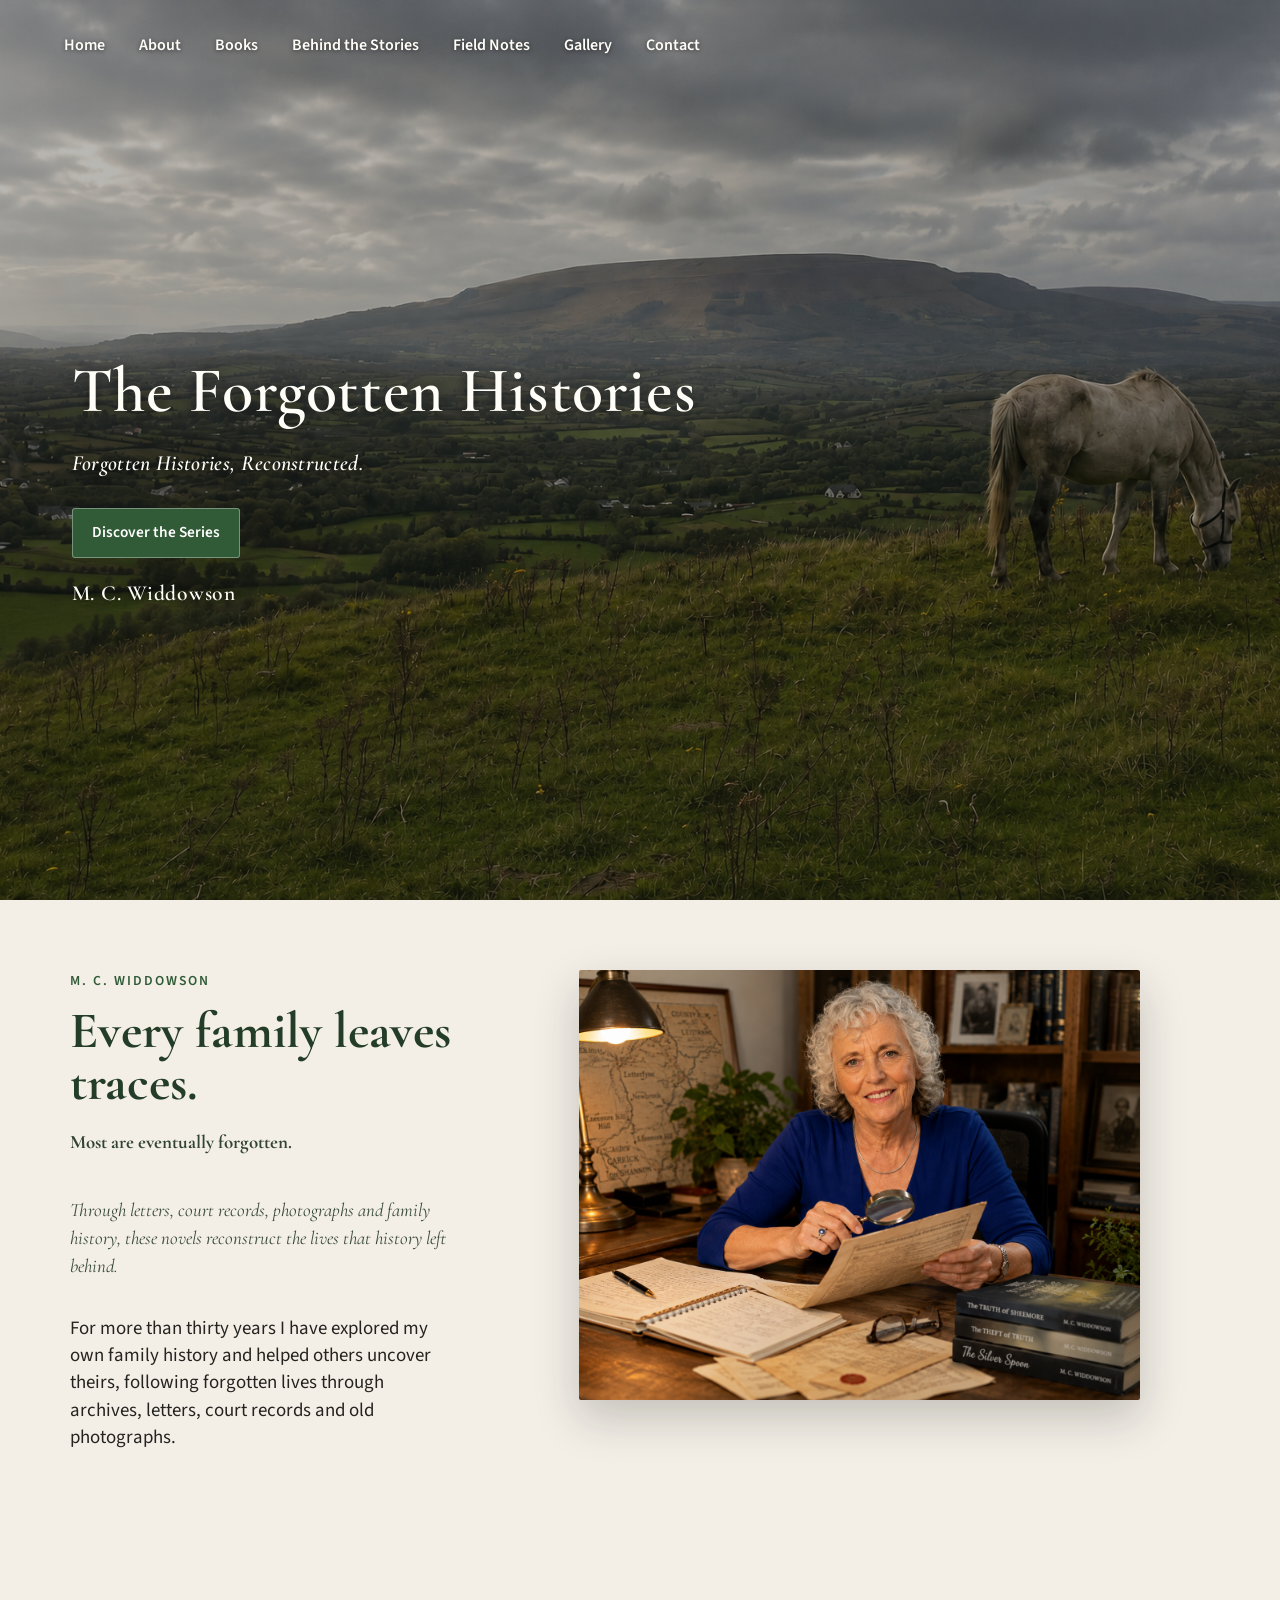
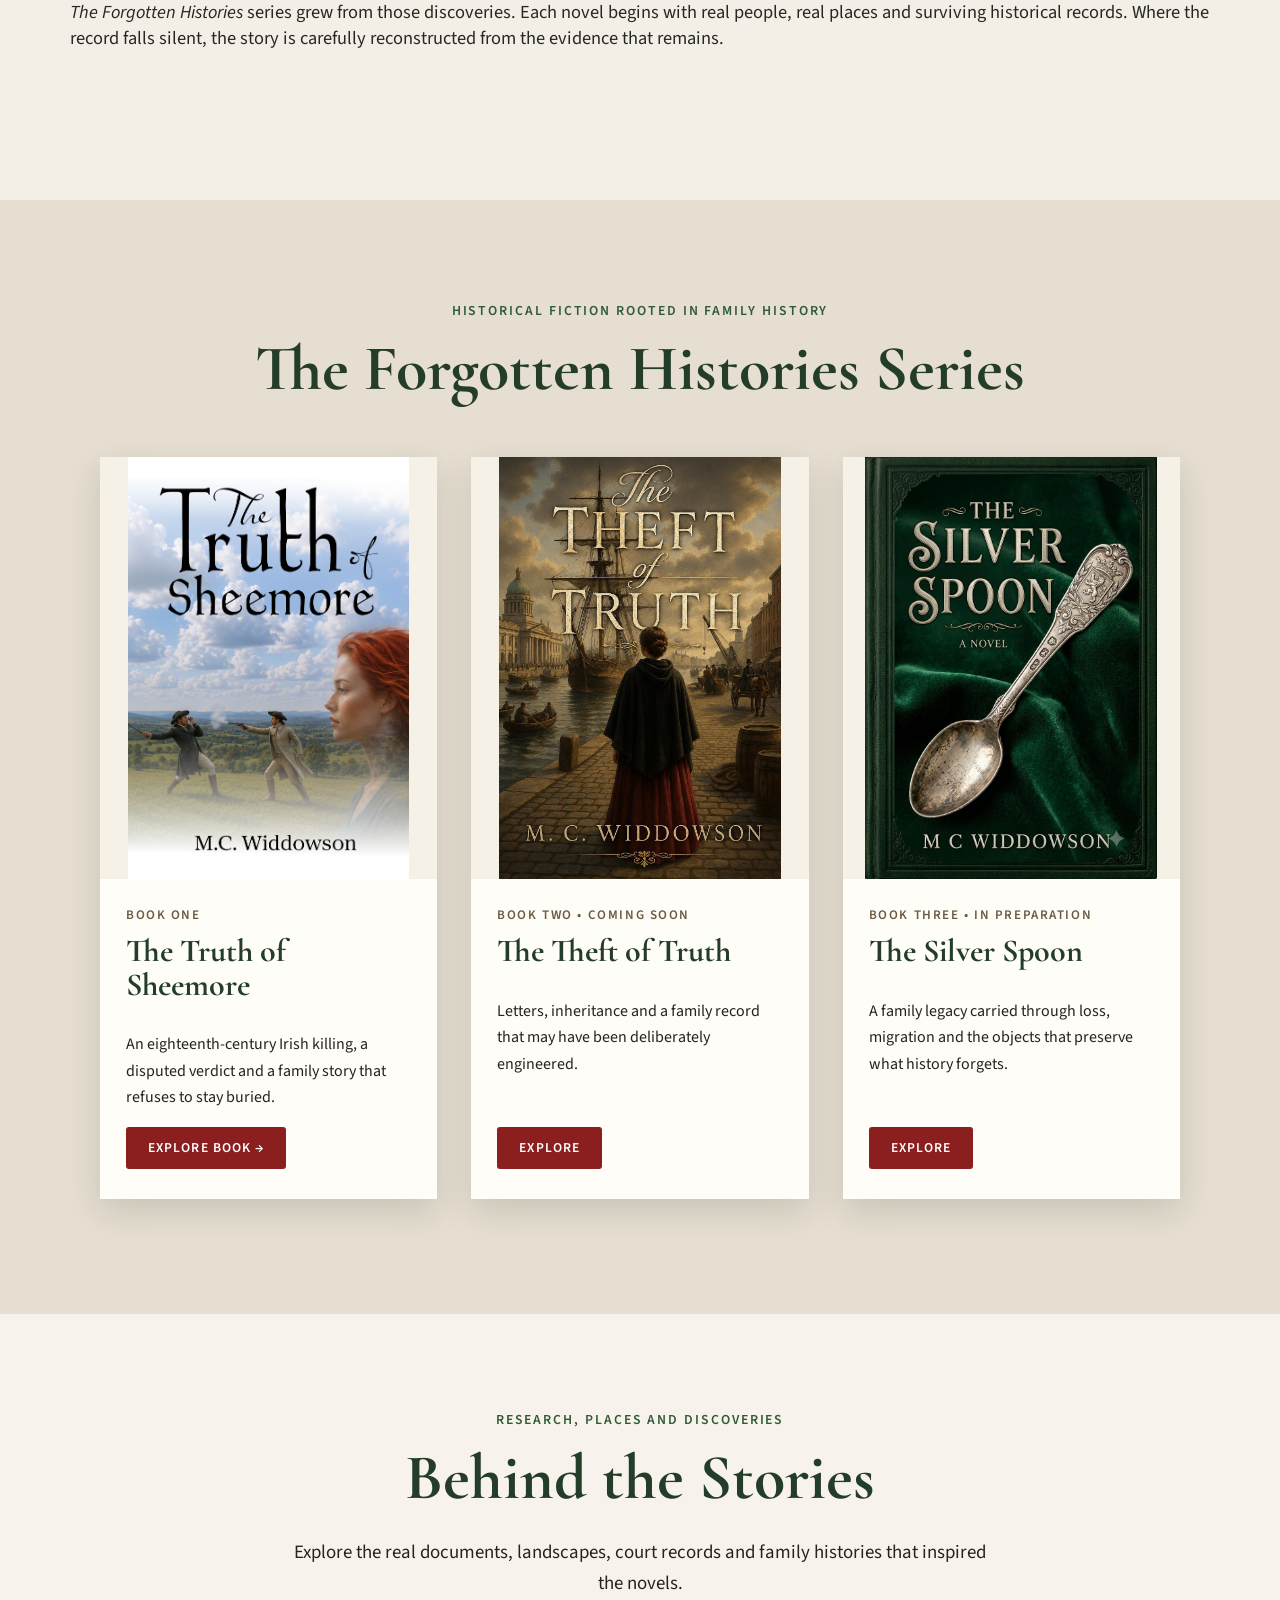
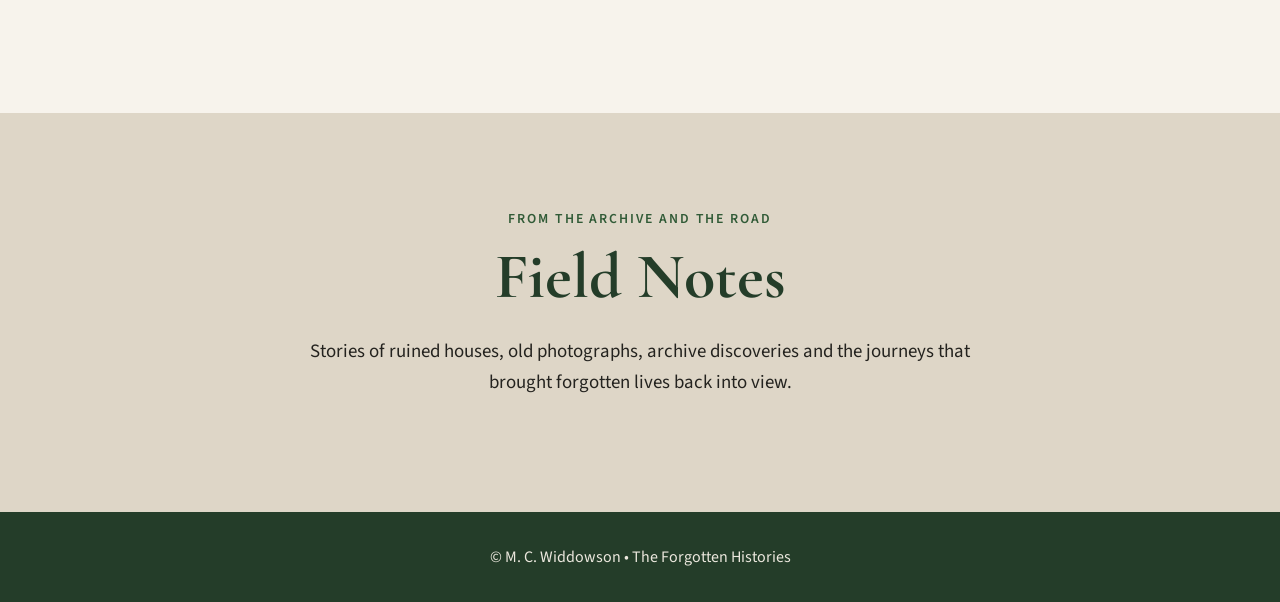
==== The-Forgotten-Histories-main/index.html @ f786edfa "Add Robert Keon page and update Sheemore" ====
<!DOCTYPE html>
<html lang="en">
<head>
  <meta charset="UTF-8">
  <meta name="viewport" content="width=device-width, initial-scale=1.0">
  <title>The Forgotten Histories | M. C. Widdowson</title>
  <link rel="preconnect" href="https://fonts.googleapis.com">
  <link rel="preconnect" href="https://fonts.gstatic.com" crossorigin>
  <link href="https://fonts.googleapis.com/css2?family=Cormorant+Garamond:wght@400;600;700&family=Source+Sans+3:wght@300;400;600&display=swap" rel="stylesheet">
  <link rel="stylesheet" href="style.css">
</head>
<body>

<header class="hero">
  <nav aria-label="Main navigation">
    <ul>
      <li><a href="#">Home</a></li>
      <li><a href="#about">About</a></li>
      <li><a href="#books">Books</a></li>
      <li><a href="#stories">Behind the Stories</a></li>
      <li><a href="#notes">Field Notes</a></li>
      <li><a href="#gallery">Gallery</a></li>
      <li><a href="#contact">Contact</a></li>
    </ul>
  </nav>

  <div class="hero-content">
    <h1>The Forgotten Histories</h1>
    <p class="hero-tagline">Forgotten Histories, Reconstructed.</p>
    <a class="button" href="#books">Discover the Series</a>
    <div class="authorline">M. C. Widdowson</div>
  </div>
</header>

<main>
  <section id="about" class="welcome">
    <div class="welcome-text">
      <p class="eyebrow">M. C. Widdowson</p>
      <h2>Every family leaves traces.</h2>

      <p class="about-lead"><strong>Most are eventually forgotten.</strong></p>

      <p class="about-mission"><em>Through letters, court records, photographs and family history,
      these novels reconstruct the lives that history left behind.</em></p>

      <p class="about-history">For more than thirty years I have explored my own family history and helped others uncover theirs, following forgotten lives through archives, letters, court records and old photographs.</p>
    </div>

    <div class="author-photo">
      <img src="author.png" alt="M. C. Widdowson examining a historical document at her desk">
    </div>

    <p class="about-closing"><em>The Forgotten Histories</em> series grew from those discoveries. Each novel begins with real people, real places and surviving historical records. Where the record falls silent, the story is carefully reconstructed from the evidence that remains.</p>
  </section>

  <section id="books" class="books">
    <p class="eyebrow">Historical fiction rooted in family history</p>
    <h2>The Forgotten Histories Series</h2>
<div class="book-grid"> 
    <article class="book-card">
  <a class="book-image-link" href="sheemore.html">
    <img
      class="book-card-image"
      src="truth-cover.png"
      alt="The Truth of Sheemore by M. C. Widdowson">
  </a>

  <div class="book-card-content">
    <p class="book-number">Book One</p>

    <h3>The Truth of Sheemore</h3>

    <p class="book-summary">
      An eighteenth-century Irish killing, a disputed verdict and a
      family story that refuses to stay buried.
    </p>

    <a class="book-button" href="sheemore.html">
      Explore Book
      <span aria-hidden="true">→</span>
    </a>
  </div>
</article>

      <article class="book-card">
    <img src="theft-cover.jpg" alt="Temporary cover of The Theft of Truth">
    <div class="book-copy">
          <p class="book-number">Book Two • Coming Soon</p>
          <h3>The Theft of Truth</h3>
          <p>Letters, inheritance and a family record that may have been deliberately engineered.</p>
 <a class="book-button" href=""#">
  Explore
   </a>
         </div>
      </article>

      <article class="book-card">
        <img src="silver-spoon-cover.jpg" alt="Temporary cover of The Silver Spoon">
        <div class="book-copy">
          <p class="book-number">Book Three • In Preparation</p>
          <h3>The Silver Spoon</h3>
          <p>A family legacy carried through loss, migration and the objects that preserve what history forgets.</p>
<a class="book-button" href=""#">
  Explore
   </a>
        </div>
      </article>
    </div>
  </section>

  <section id="stories" class="teaser">
    <p class="eyebrow">Research, places and discoveries</p>
    <h2>Behind the Stories</h2>
    <p>Explore the real documents, landscapes, court records and family histories that inspired the novels.</p>
  </section>

  <section id="notes" class="teaser alternate">
    <p class="eyebrow">From the archive and the road</p>
    <h2>Field Notes</h2>
    <p>Stories of ruined houses, old photographs, archive discoveries and the journeys that brought forgotten lives back into view.</p>
  </section>
</main>

<footer id="contact">
  <p>© M. C. Widdowson • The Forgotten Histories</p>
</footer>

</body>
</html>
---- The-Forgotten-Histories-main/style.css ----
* {
  box-sizing: border-box;
}

html {
  scroll-behavior: smooth;
}

body {
  margin: 0;
  color: #24231f;
  background: #f3efe7;
  font-family: "Source Sans 3", Arial, sans-serif;
  line-height: 1.65;
}

.hero {
  min-height: 100vh;
  position: relative;
  display: flex;
  flex-direction: column;
  color: #fffdf7;
  background:
    linear-gradient(rgba(22, 25, 20, .29), rgba(22, 25, 20, .36)),
    url("sheemore-hero.png") center 44% / cover no-repeat;
}

nav {
  padding: 32px 5vw 0;
}

nav ul {
  display: flex;
  justify-content: flex-start;
  flex-wrap: wrap;
  gap: 34px;
  margin: 0;
  padding: 0;
  list-style: none;
}

nav a {
  color: #fffdf7;
  text-decoration: none;
  font-size: 1rem;
  font-weight: 600;
  text-shadow: 0 1px 4px rgba(0, 0, 0, .5);
}

nav a:hover,
nav a:focus {
  text-decoration: underline;
  text-underline-offset: 5px;
}

.hero-content {
  width: min(700px, 82vw);
  margin: auto 0 auto 5.6vw;
  padding: 20px 0 120px;
  transform: translateY(55px);
}

h1, h2, h3 {
  font-family: "Cormorant Garamond", Georgia, serif;
  line-height: 1.05;
}

h1 {
  margin: 0 0 22px;
  max-width: 650px;
  font-size: clamp(2.7rem, 5vw, 4.6rem);
  font-weight: 600;
  letter-spacing: .01em;
  text-shadow: 0 2px 12px rgba(0, 0, 0, .45);
}

.hero-content > p {
  max-width: 620px;
  margin: 0 0 26px;
  font-size: clamp(1.15rem, 1.7vw, 1.45rem);
  text-shadow: 0 1px 6px rgba(0, 0, 0, .55);
}

.button {
  display: inline-block;
  padding: 11px 19px;
  color: #fff;
  background: #315b37;
  border: 1px solid rgba(255,255,255,.35);
  border-radius: 3px;
  text-decoration: none;
  font-size: .96rem;
  font-weight: 600;
}

.button:hover,
.button:focus {
  background: #24482a;
}

.authorline {
  margin-top: 18px;
  font-size: 1rem;
}

.welcome {
  width: min(1120px, 90vw);
  margin: 0 auto;
  padding: 100px 0;
  display: grid;
  grid-template-columns: 1.25fr .75fr;
  align-items: center;
  gap: 70px;
}

.eyebrow {
  margin: 0 0 12px;
  color: #315b37;
  font-size: .86rem;
  font-weight: 600;
  letter-spacing: .14em;
  text-transform: uppercase;
}

h2 {
  margin: 0 0 26px;
  font-size: clamp(2.7rem, 5vw, 4.4rem);
  color: #243d29;
}

.welcome-text p:not(.eyebrow),
.teaser p:not(.eyebrow) {
  font-size: 1.18rem;
}

.author-photo img {
  width: 100%;
  display: block;
  border-radius: 2px;
  box-shadow: 0 18px 45px rgba(34, 32, 27, .22);
}

.books {
  padding: 100px 5vw 115px;
  text-align: center;
  background: #e5ded1;
}

.books > h2 {
  margin-bottom: 55px;
}

.book-grid {
  width: min(1080px, 100%);
  margin: 0 auto;
  display: grid;
  grid-template-columns: repeat(3, 1fr);
  gap: 34px;
  align-items: start;
}

.book-card {
  overflow: hidden;
  background: #fffdf8;
  box-shadow: 0 12px 32px rgba(32, 29, 23, .14);
  text-align: left;
  display: flex;
  flex-direction: column;
 }

.book-card img {
  width: 100%;
  aspect-ratio: 4 / 5;
  display: block;
  object-fit: contain;
  background: #f6f1e7;
}

.book-copy {
  padding: 26px 26px 30px;
  display: flex;
  flex-direction: column;
  flex:1;
}

.book-number {
  margin: 0 0 8px;
  color: #6b5b42;
  font-size: .82rem;
  font-weight: 600;
  letter-spacing: .12em;
  text-transform: uppercase;
}

.book-card h3 {
  margin: 0 0 14px;
  color: #243d29;
  font-size: 2rem;
}

.book-card p:last-child {
  margin-bottom: 0;
}

.teaser {
  padding: 95px max(7vw, 24px);
  text-align: center;
  background: #f7f3ec;
}

.teaser p {
  max-width: 720px;
  margin-left: auto;
  margin-right: auto;
}

.teaser.alternate {
  background: #ded6c7;
}

footer {
  padding: 32px 20px;
  color: #ece8de;
  background: #243d29;
  text-align: center;
}

footer p {
  margin: 0;
}

@media (max-width: 900px) {
  nav ul {
    justify-content: center;
    gap: 14px 20px;
  }

  .hero-content {
    margin-left: 7vw;
    transform: translateY(-20px);
  }

  .welcome,
  .book-grid {
    grid-template-columns: 1fr;
  }

  .welcome {
    gap: 38px;
  }

  .author-photo {
    max-width: 520px;
    margin: 0 auto;
  }

  .book-card {
    max-width: 520px;
    margin: 0 auto;
  }
}

@media (max-width: 560px) {
  nav {
    padding: 18px 18px 0;
  }

  nav ul {
    font-size: .9rem;
  }

  .hero-content {
    width: 86vw;
    margin-left: 7vw;
    padding-bottom: 80px;
  }

  h1 {
    font-size: 3.2rem;
  }

  .welcome,
  .books,
  .teaser {
    padding-top: 70px;
    padding-bottom: 70px;
  }
}


/* Wording and author-section refinement */
.hero-tagline {
  font-family: "Cormorant Garamond", Georgia, serif;
  font-style: italic;
  font-weight: 600;
  letter-spacing: .015em;
}

.authorline {
  font-family: "Cormorant Garamond", Georgia, serif;
  font-size: 1.35rem;
  font-weight: 600;
  letter-spacing: .035em;
  text-shadow: 0 1px 6px rgba(0, 0, 0, .55);
}

.welcome {
  min-height: 100vh;
  padding-top: 110px;
  padding-bottom: 110px;
}

.welcome-text {
  max-width: 690px;
}

.welcome .about-lead {
  margin-top: 0;
  margin-bottom: 28px;
  color: #324333;
  font-family: "Cormorant Garamond", Georgia, serif;
  font-size: clamp(1.45rem, 2.2vw, 2rem);
  line-height: 1.35;
}

.welcome-text h2 {
  margin-bottom: 22px;
}

@media (max-width: 900px) {
  .welcome {
    min-height: auto;
  }
}


/* Final author-section spacing and scale */
.welcome-text h2 {
  font-size: clamp(3rem, 5.2vw, 5.2rem);
  line-height: 1.02;
  margin-bottom: 34px;
}

.welcome .about-lead {
  margin-bottom: 40px;
}

.welcome-text > p:not(.eyebrow):not(.about-lead) {
  margin-top: 0;
  margin-bottom: 34px;
}

.welcome-text > p:last-child {
  margin-bottom: 0;
}

.author-photo img {
  width: 100%;
  height: auto;
  display: block;
  object-fit: cover;
}

@media (max-width: 900px) {
  .welcome-text h2 {
    font-size: clamp(2.7rem, 10vw, 4.2rem);
  }
}


/* Final typography refinement */

.welcome-text h2{
    font-size:clamp(2.7rem,4.5vw,4.4rem);
}

.about-lead{
    margin-bottom:0.35rem;
    font-size:1.55rem;
    color:#2f4732;
}

.about-mission{
    margin-top:0;
    margin-bottom:2.5rem;
    font-family:"Cormorant Garamond", Georgia, serif;
    font-size:clamp(1.45rem,2vw,1.9rem);
    line-height:1.45;
    color:#3a4b39;
}


/* About-section layout: narrower opening text, larger portrait,
   and the closing paragraph across the full page width. */
.welcome {
  width: min(1380px, 89vw);
  grid-template-columns: minmax(350px, 0.78fr) minmax(560px, 1.42fr);
  grid-template-areas:
    "copy portrait"
    "closing closing";
  align-items: start;
  column-gap: clamp(52px, 6vw, 96px);
  row-gap: 54px;
}

.welcome-text {
  grid-area: copy;
  max-width: 500px;
}

.author-photo {
  grid-area: portrait;
  align-self: center;
}

.author-photo img {
  width: 100%;
  max-height: 610px;
  object-fit: cover;
  object-position: center;
}

.about-history {
  max-width: 490px;
}

.about-closing {
  grid-area: closing;
  width: 100%;
  max-width: none;
  margin: 0;
  color: #252922;
  font-size: clamp(1.2rem, 1.45vw, 1.48rem);
  line-height: 1.55;
}

@media (max-width: 1040px) {
  .welcome {
    width: min(920px, 88vw);
    grid-template-columns: 1fr;
    grid-template-areas:
      "copy"
      "portrait"
      "closing";
    row-gap: 42px;
  }

  .welcome-text,
  .about-history {
    max-width: 720px;
  }

  .author-photo {
    width: 100%;
    max-width: 760px;
  }

  .author-photo img {
    max-height: none;
  }
}


/* Fit the whole About section onto a typical desktop screen */
.welcome{
    padding-top:70px;
    padding-bottom:55px;
    row-gap:34px;
    column-gap:54px;
}

.welcome-text h2{
    font-size:clamp(2.5rem,4vw,3.9rem);
    margin-bottom:20px;
    line-height:1.03;
}

.about-lead{
    margin-bottom:0.2rem;
    font-size:1.35rem;
}

.about-mission{
    margin-bottom:1.7rem;
    max-width:420px;
    line-height:1.5;
}

.about-history{
    margin-bottom:0;
    max-width:430px;
    line-height:1.45;
}

.author-photo{
    align-self:start;
}

.author-photo img{
    max-height:520px;
}

.about-closing{
    margin-top:-8px;
    font-size:1.15rem;
    line-height:1.45;
}

@media (max-width:1040px){
    .welcome{
        padding-top:70px;
        padding-bottom:70px;
    }
    .author-photo img{
        max-height:none;
    }
}


/* FINAL BALANCE
   Reduce portrait by ~20% so the page breathes and the
   closing paragraph fits comfortably on a desktop screen.
*/

.author-photo{
    display:flex;
    justify-content:center;
    align-items:flex-start;
}

.author-photo img{
    width:80%;
    max-width:640px;
    max-height:430px;
    height:auto;
    object-fit:cover;
}

.welcome{
    row-gap:24px;
}

.about-closing{
    margin-top:-4px;
    padding-top:0;
}

@media (max-width:1040px){
    .author-photo img{
        width:100%;
        max-height:none;
    }
}
.book-button {
    display: inline-block;
    margin-top: 18px;
    padding: 10px 22px;
    background: #8b1e1e;
    color: #fff;
    text-decoration: none;
    border-radius: 3px;
    font-size: 0.85rem;
    font-weight: 600;
    letter-spacing: .08em;
    text-transform: uppercase;
}

.book-button:hover {
    background: #6f1818;
}
.book-grid {
  align-items: stretch;
}

.book-card {
  height: auto;
  display: flex;
  flex-direction: column;
}

.book-copy,
.book-card-content {
  display: flex;
  flex-direction: column;
  flex: 1;
  min-height: 230px;
  padding: 26px 26px 30px;
}

.book-button {
  margin-top: auto;
  align-self: flex-start;
}
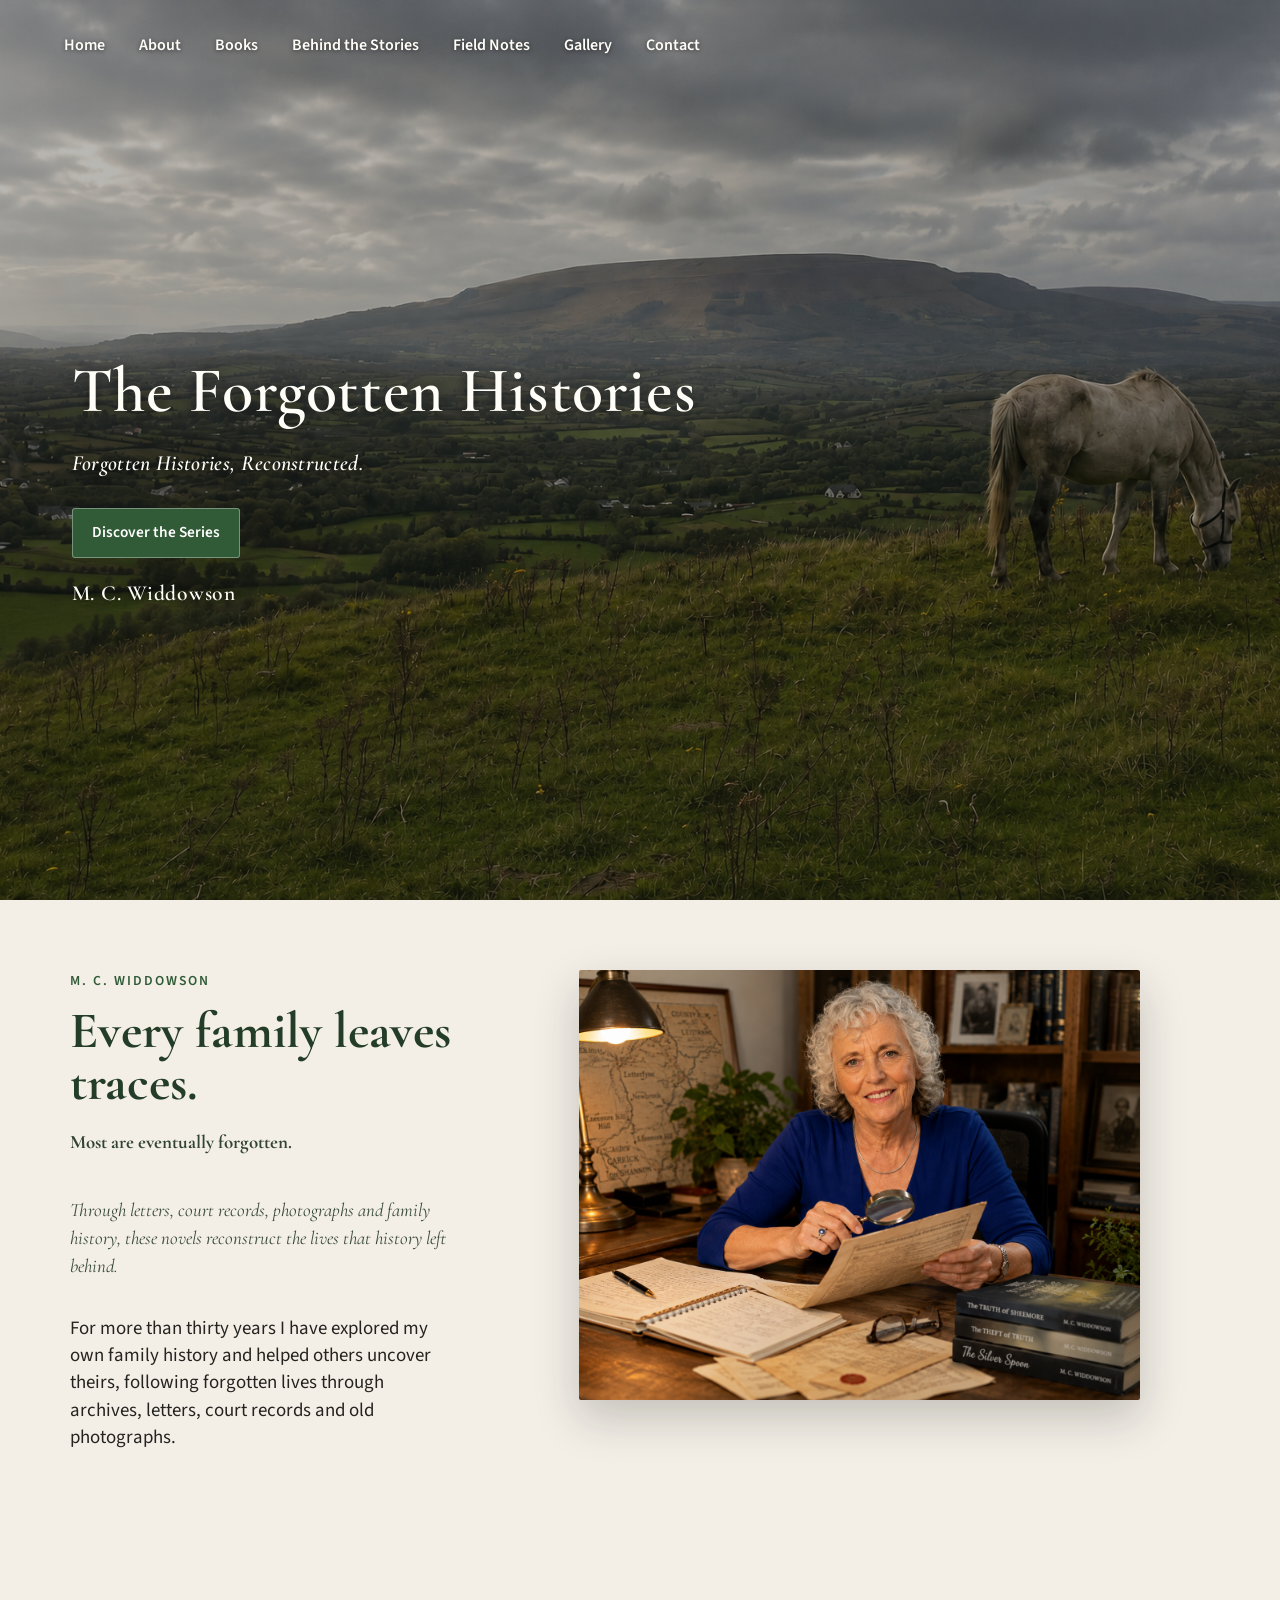
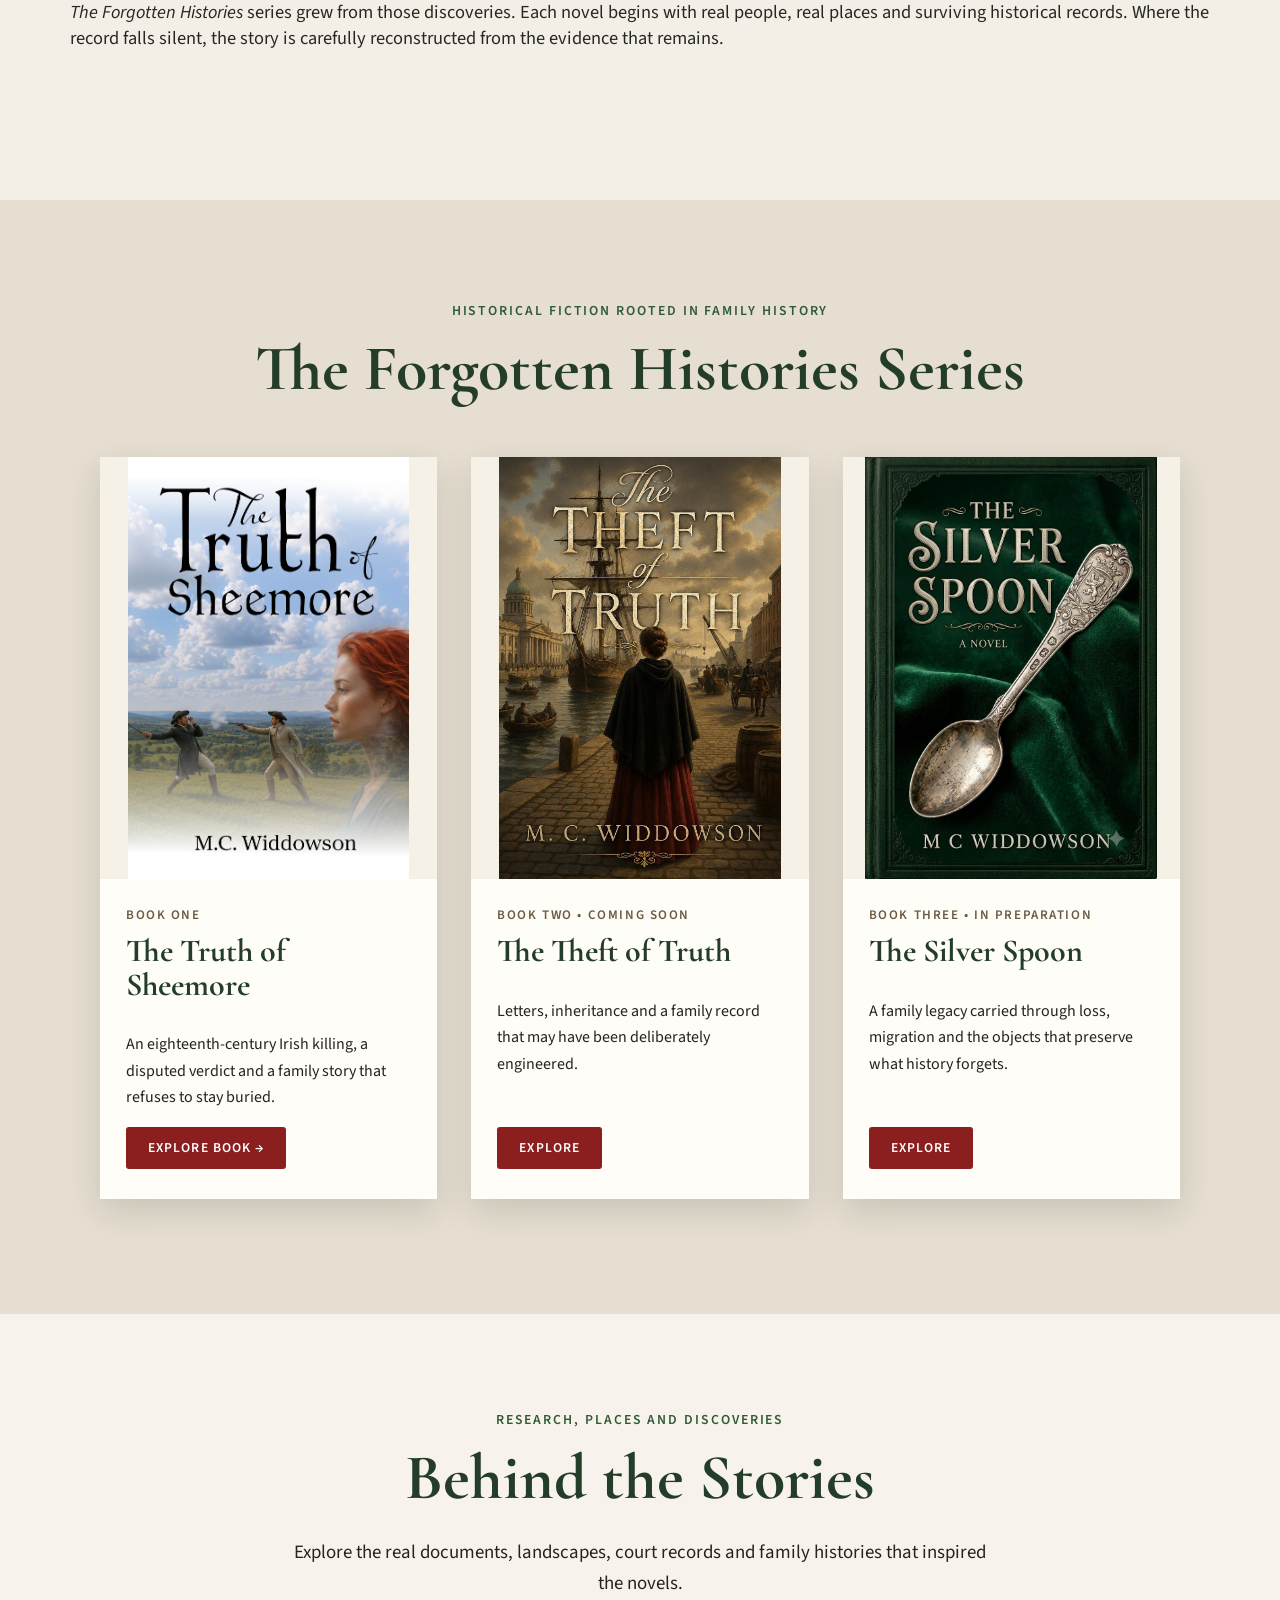
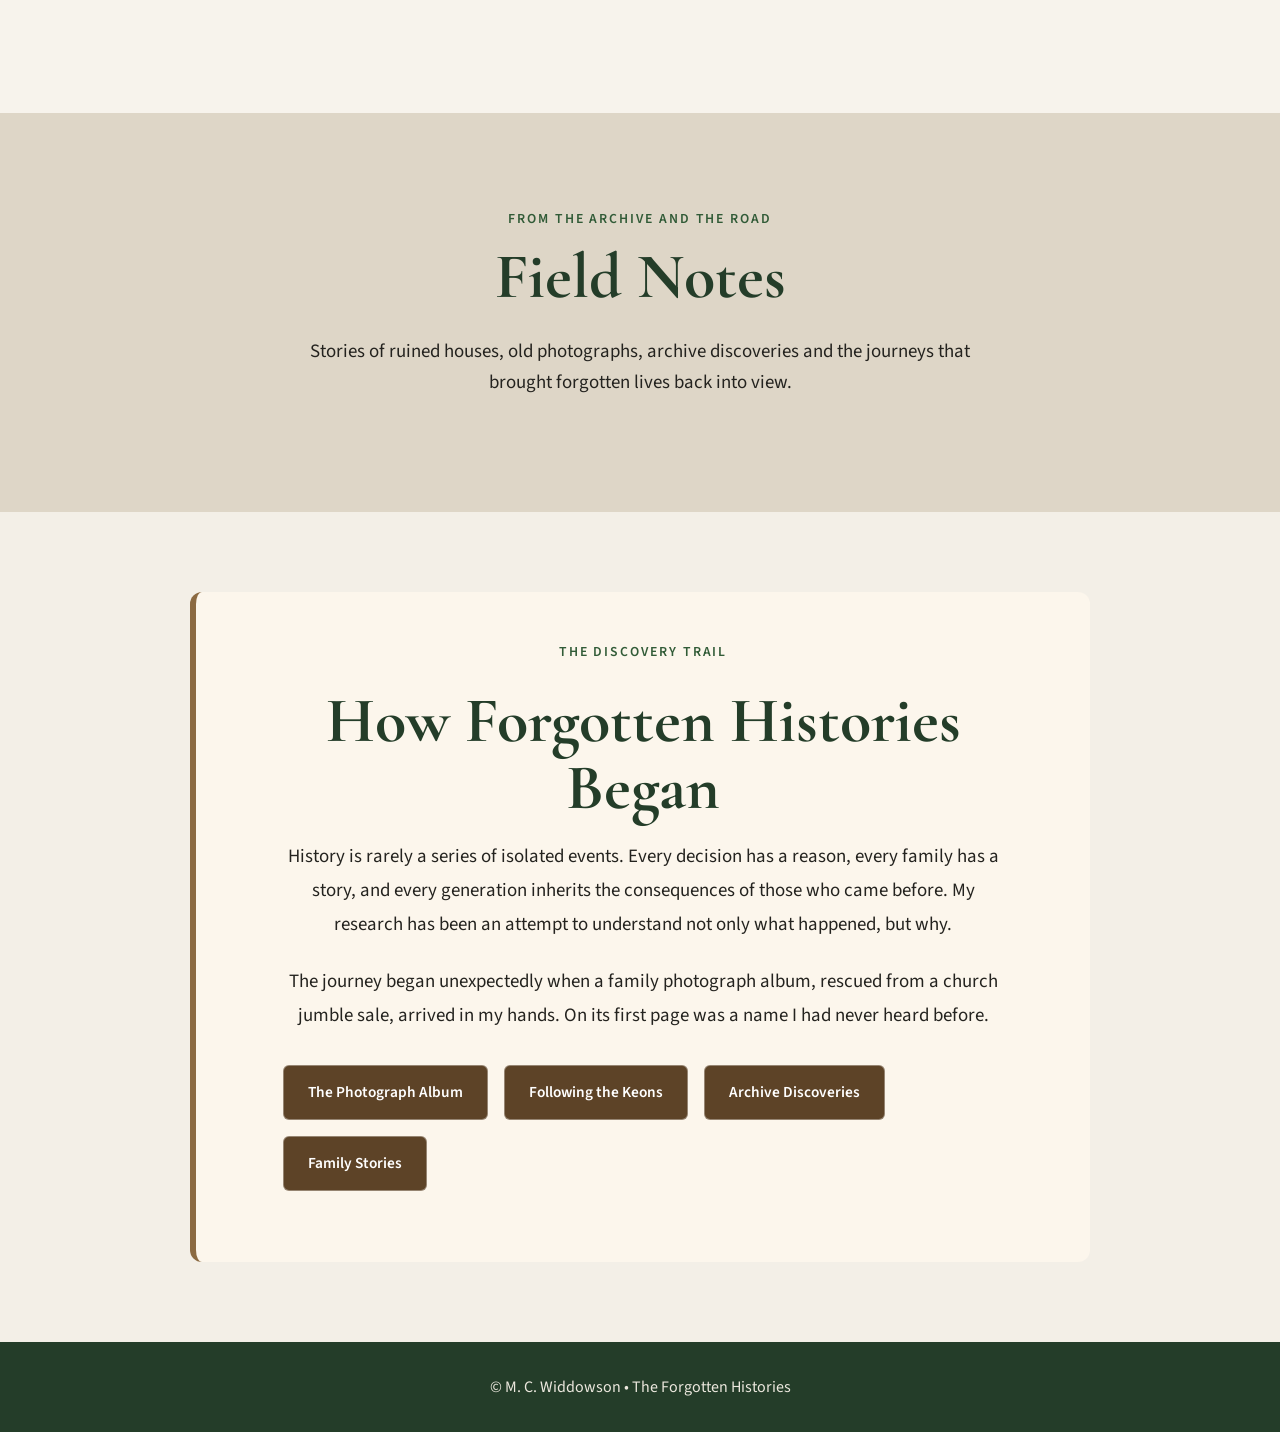
==== commit ec51c0de: "Add Discovery Trail section" ====
--- a/The-Forgotten-Histories-main/index.html
+++ b/The-Forgotten-Histories-main/index.html
@@ -119,6 +119,31 @@
     <h2>Field Notes</h2>
     <p>Stories of ruined houses, old photographs, archive discoveries and the journeys that brought forgotten lives back into view.</p>
   </section>
+  <section id="discovery" class="teaser alternate">
+  <p class="eyebrow">The Discovery Trail</p>
+
+  <h2>How Forgotten Histories Began</h2>
+
+  <p>
+    History is rarely a series of isolated events. Every decision has a reason,
+    every family has a story, and every generation inherits the consequences of
+    those who came before. My research has been an attempt to understand not
+    only what happened, but why.
+  </p>
+
+  <p>
+    The journey began unexpectedly when a family photograph album, rescued from
+    a church jumble sale, arrived in my hands. On its first page was a name I
+    had never heard before.
+  </p>
+
+  <p class="button-row">
+    <a class="button" href="#">The Photograph Album</a>
+    <a class="button" href="#">Following the Keons</a>
+    <a class="button" href="#">Archive Discoveries</a>
+    <a class="button" href="#">Family Stories</a>
+  </p>
+</section>
 </main>
 
 <footer id="contact">
--- a/The-Forgotten-Histories-main/style.css
+++ b/The-Forgotten-Histories-main/style.css
@@ -590,4 +590,44 @@
 .book-button {
   margin-top: auto;
   align-self: flex-start;
+}
+
+/* Discovery Trail */
+
+#discovery {
+  max-width: 900px;
+  margin: 5rem auto;
+  padding: 3rem;
+  background: rgba(255,248,238,0.75);
+  border-left: 6px solid #8b6a42;
+  border-radius: 12px;
+}
+
+#discovery h2 {
+  margin-bottom: 1rem;
+}
+
+#discovery p {
+  margin-bottom: 1.4rem;
+  line-height: 1.8;
+}
+
+.button-row {
+  display: flex;
+  flex-wrap: wrap;
+  gap: 1rem;
+  margin-top: 2rem;
+}
+
+.button-row .button {
+  display: inline-block;
+  padding: 0.8rem 1.5rem;
+  background: #5d4327;
+  color: white;
+  text-decoration: none;
+  border-radius: 6px;
+}
+
+.button-row .button:hover {
+  background: #7a5b39;
 }
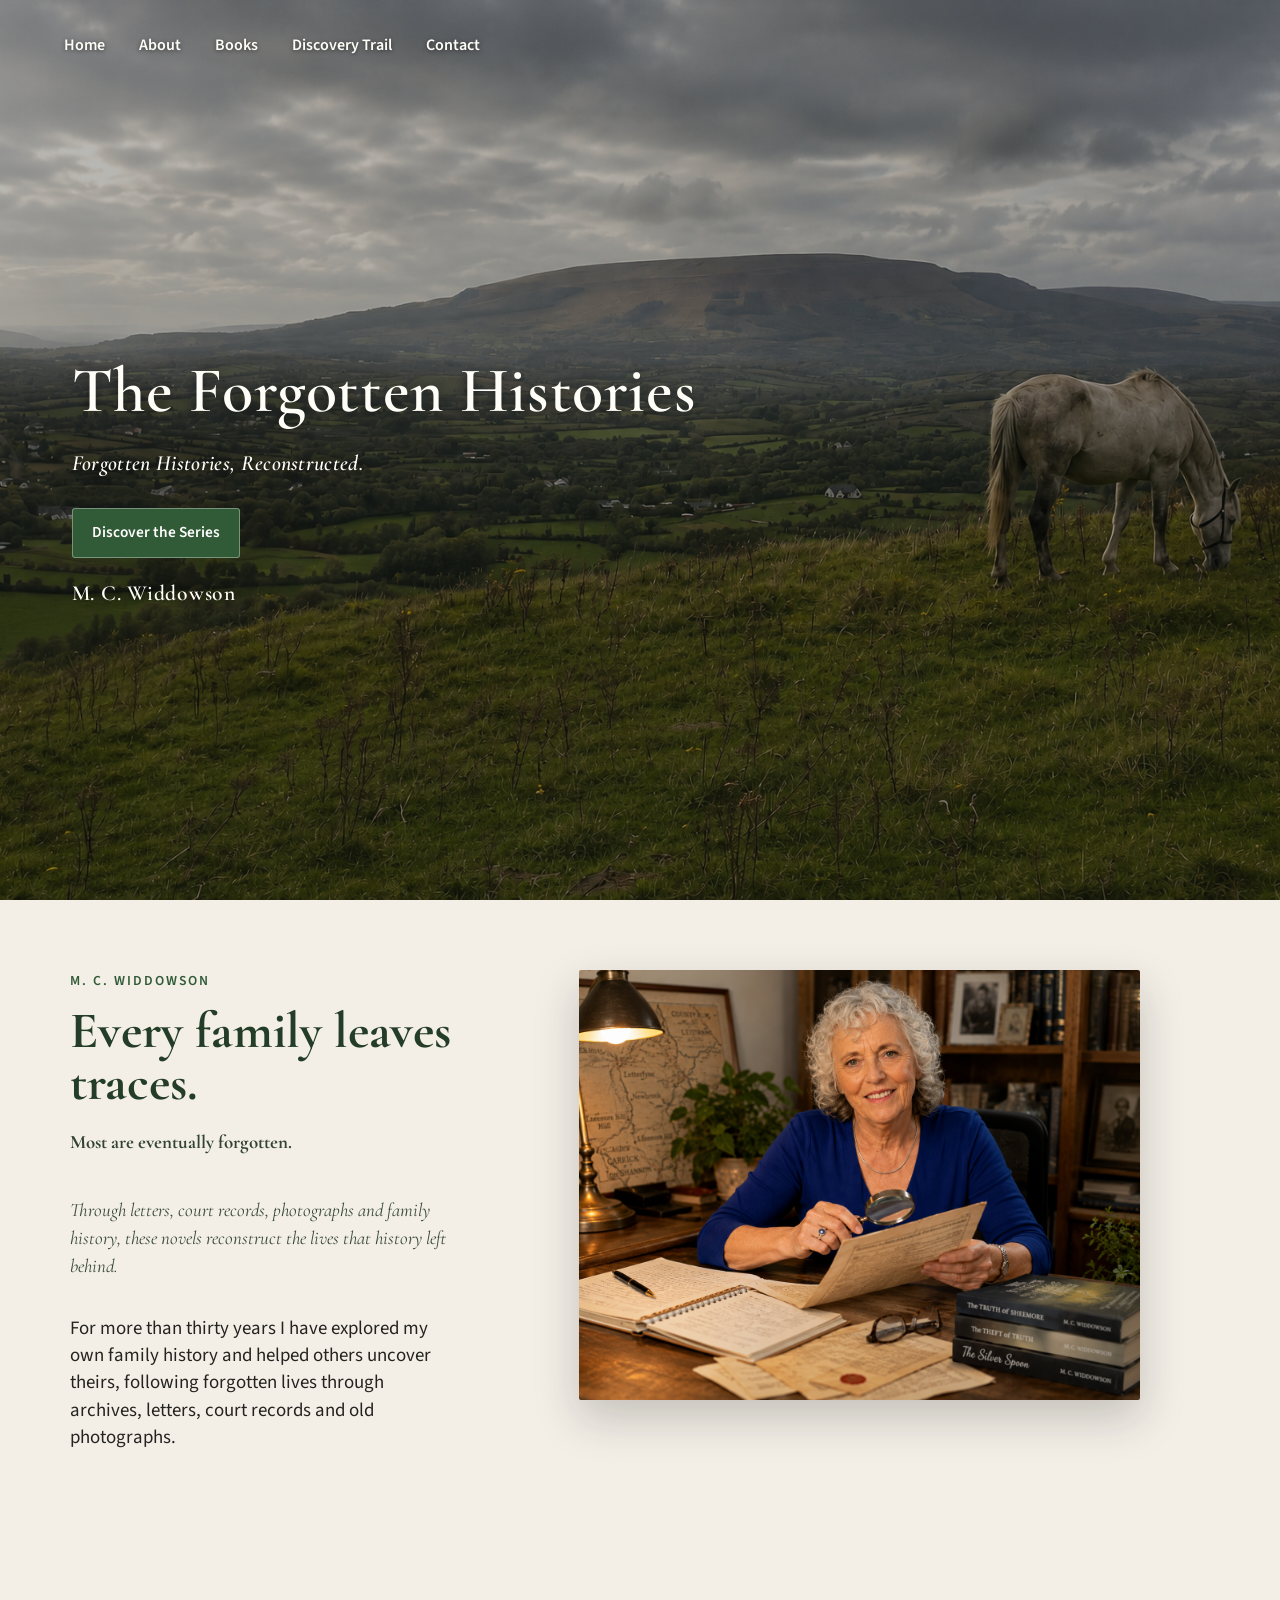
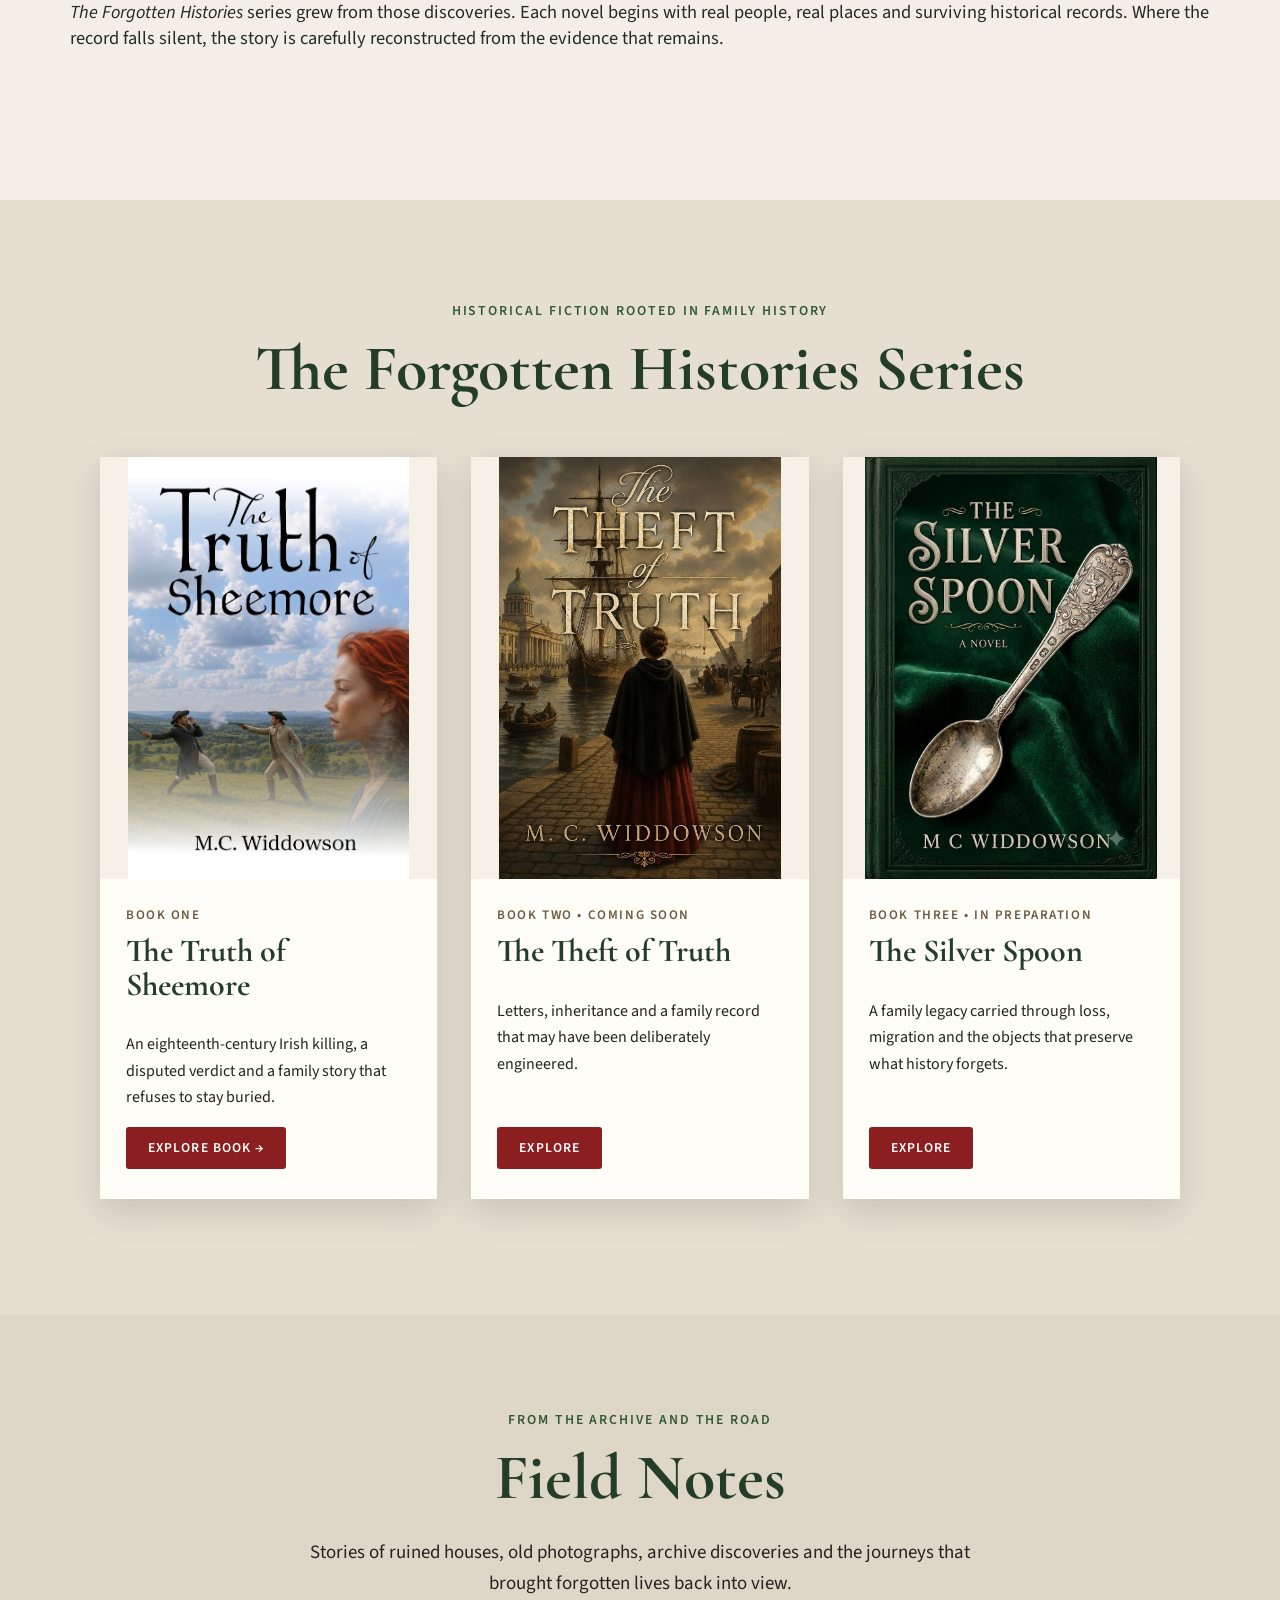
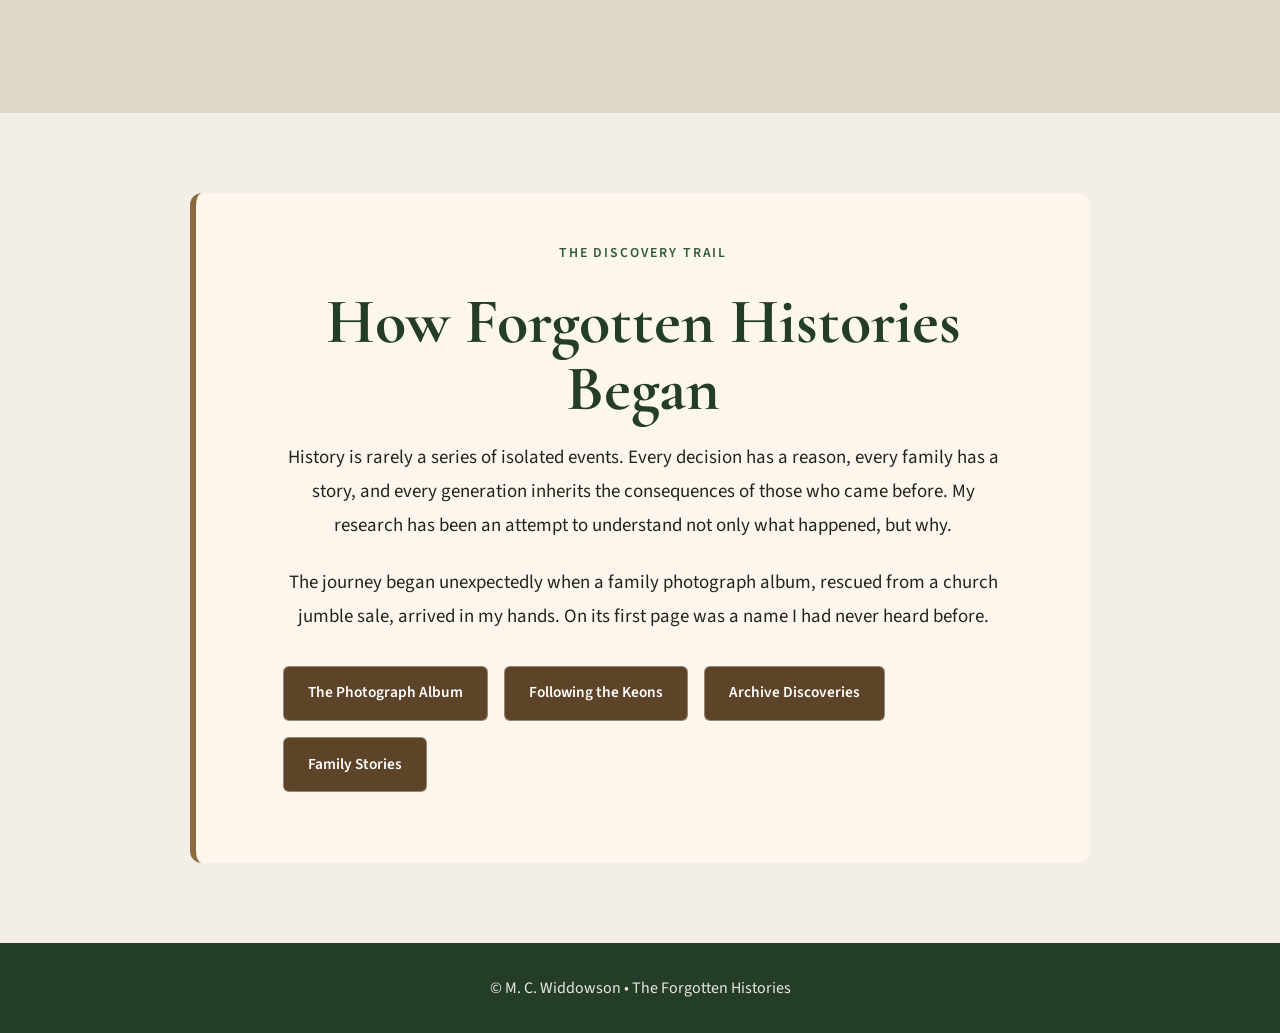
==== commit 12abee30: "Replace Field Notes with Discovery Trail" ====
--- a/The-Forgotten-Histories-main/index.html
+++ b/The-Forgotten-Histories-main/index.html
@@ -17,10 +17,8 @@
       <li><a href="#">Home</a></li>
       <li><a href="#about">About</a></li>
       <li><a href="#books">Books</a></li>
-      <li><a href="#stories">Behind the Stories</a></li>
-      <li><a href="#notes">Field Notes</a></li>
-      <li><a href="#gallery">Gallery</a></li>
-      <li><a href="#contact">Contact</a></li>
+      <li><a href="#discovery">Discovery Trail</a></li>
+                  <li><a href="#contact">Contact</a></li>
     </ul>
   </nav>
 
@@ -108,13 +106,7 @@
     </div>
   </section>
 
-  <section id="stories" class="teaser">
-    <p class="eyebrow">Research, places and discoveries</p>
-    <h2>Behind the Stories</h2>
-    <p>Explore the real documents, landscapes, court records and family histories that inspired the novels.</p>
-  </section>
-
-  <section id="notes" class="teaser alternate">
+      <section id="notes" class="teaser alternate">
     <p class="eyebrow">From the archive and the road</p>
     <h2>Field Notes</h2>
     <p>Stories of ruined houses, old photographs, archive discoveries and the journeys that brought forgotten lives back into view.</p>
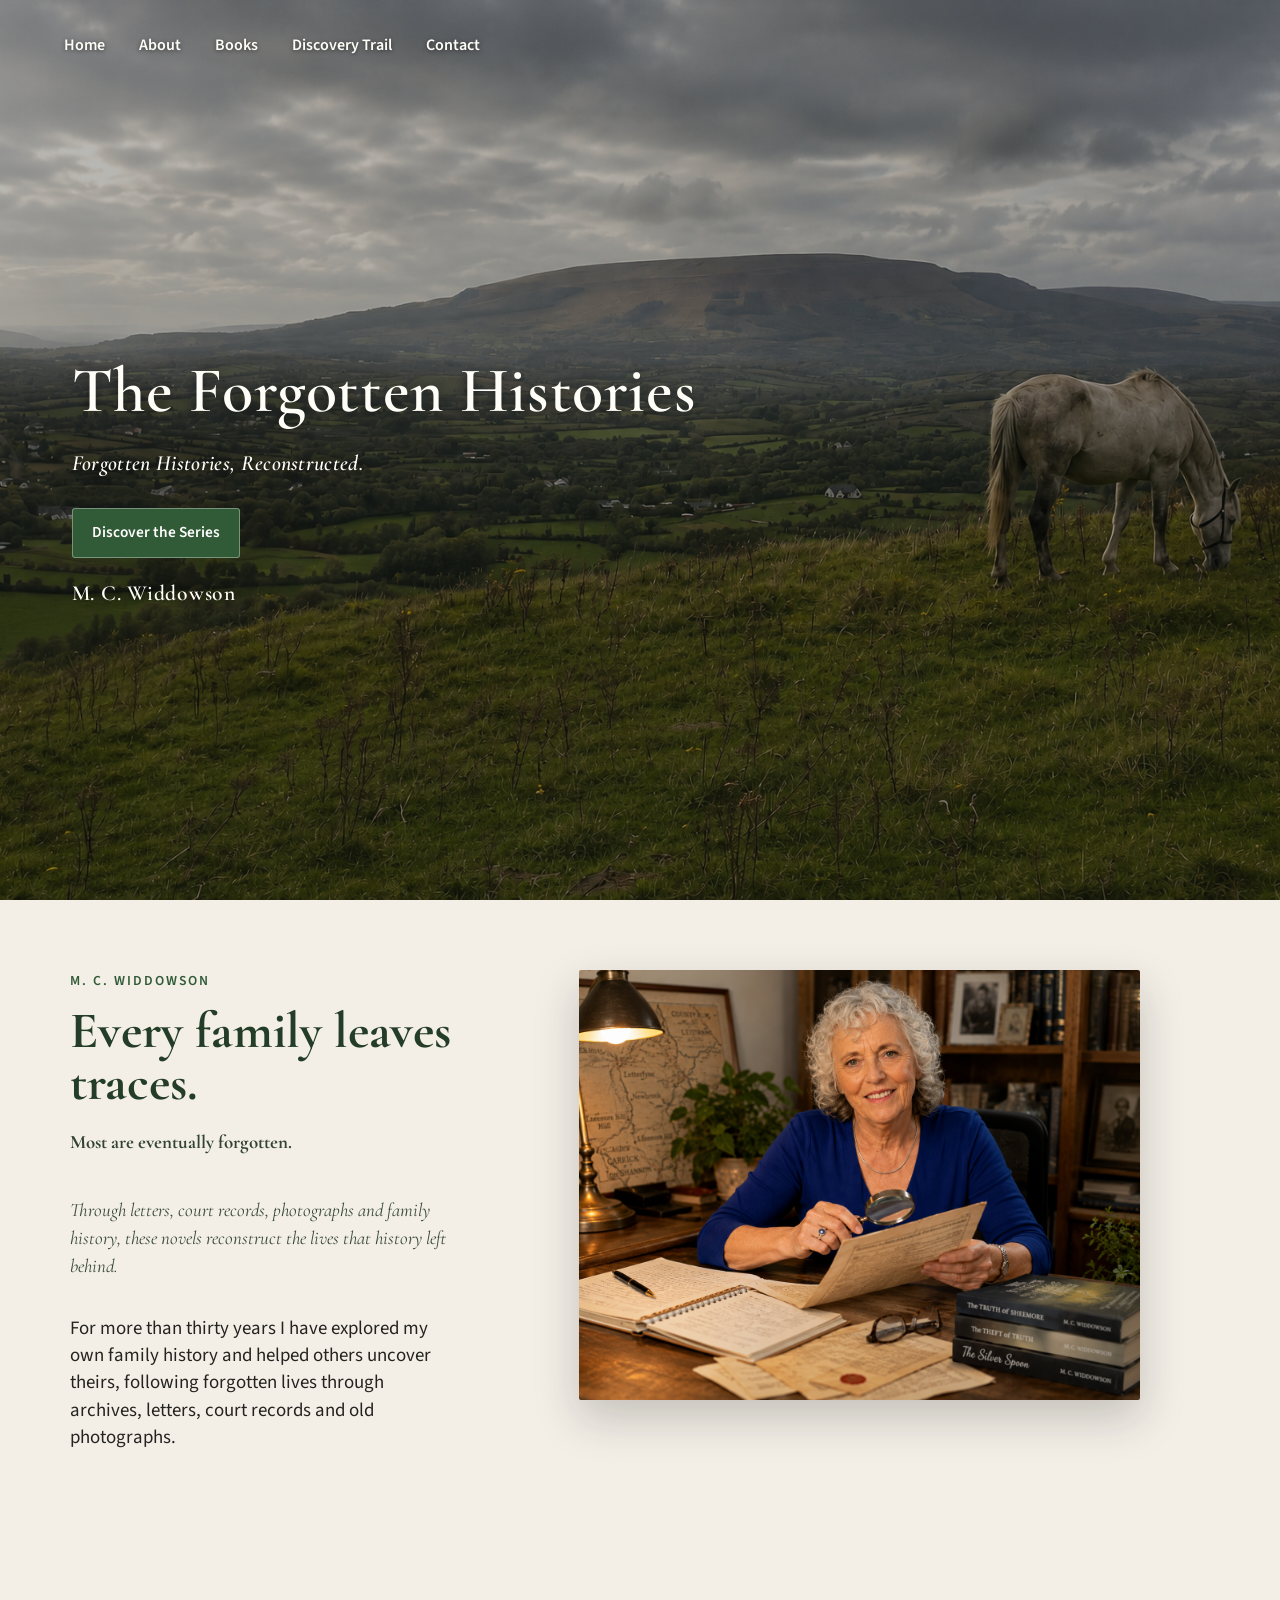
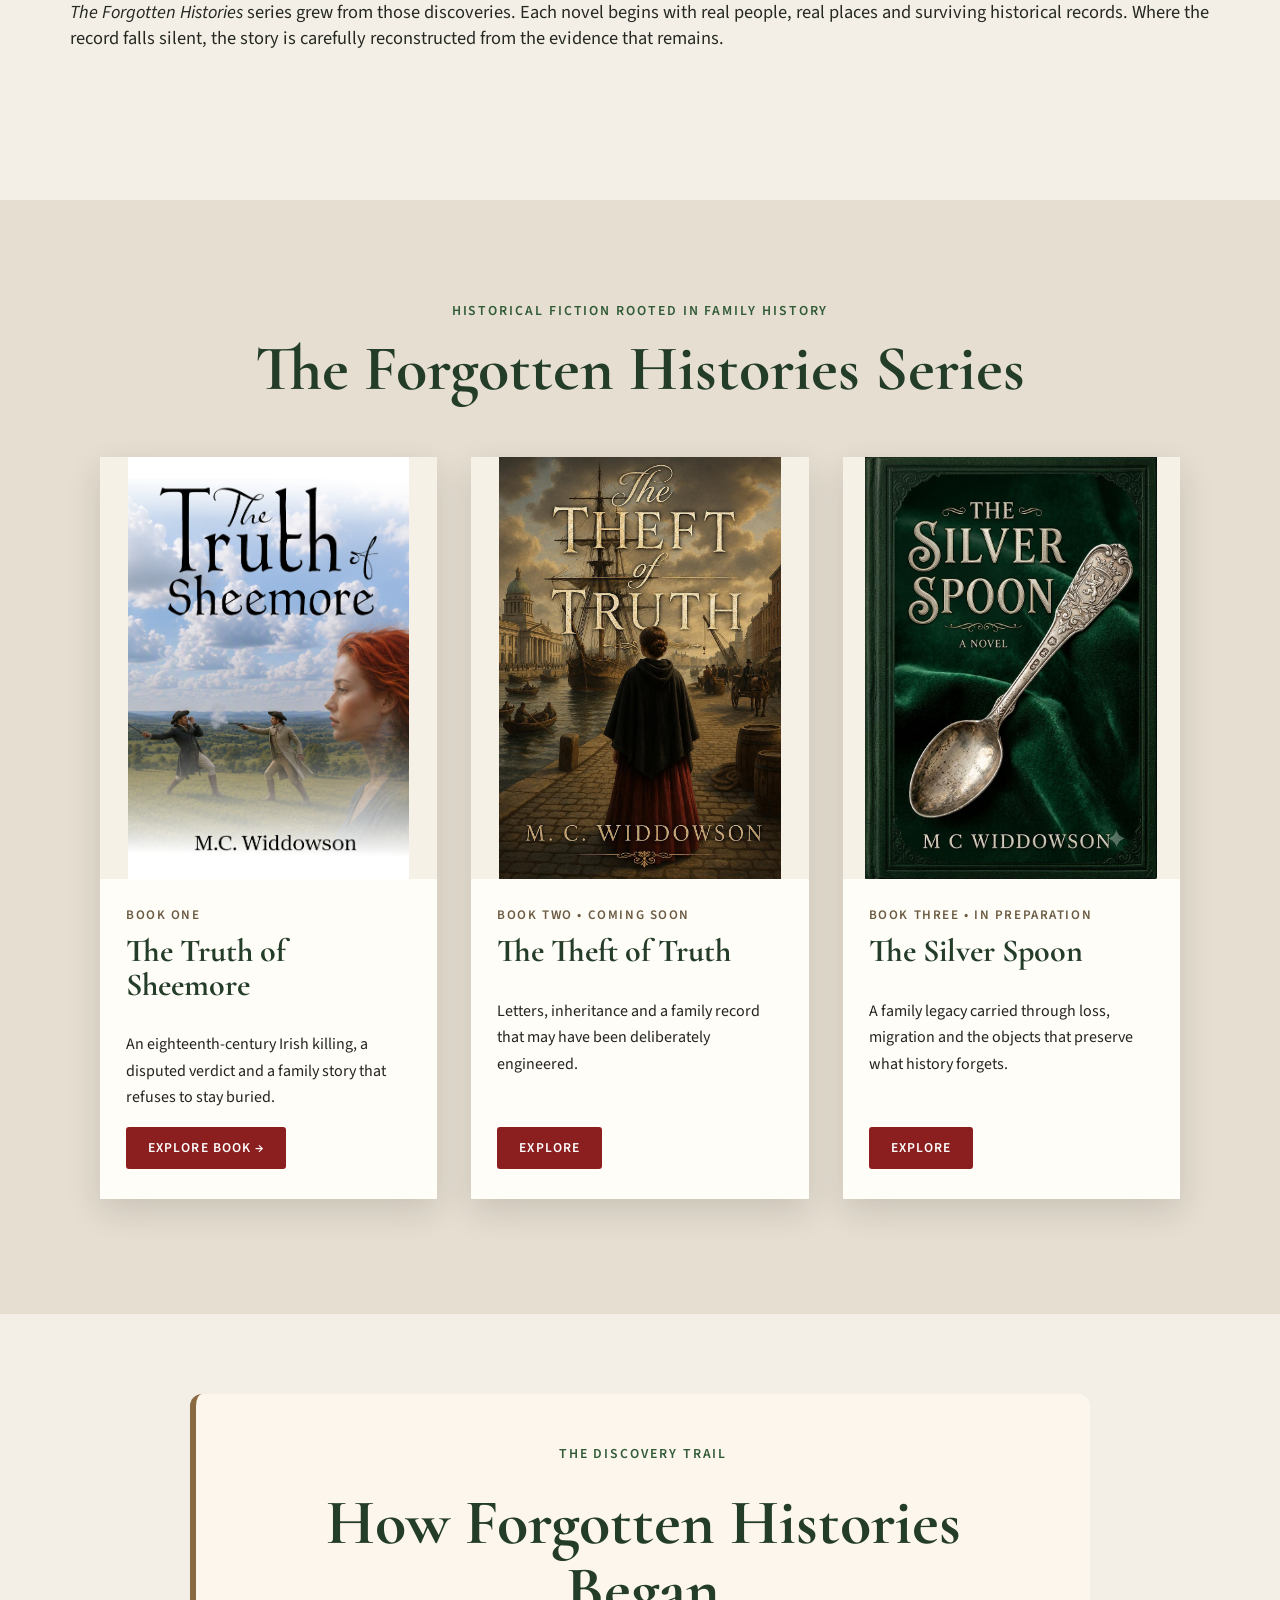
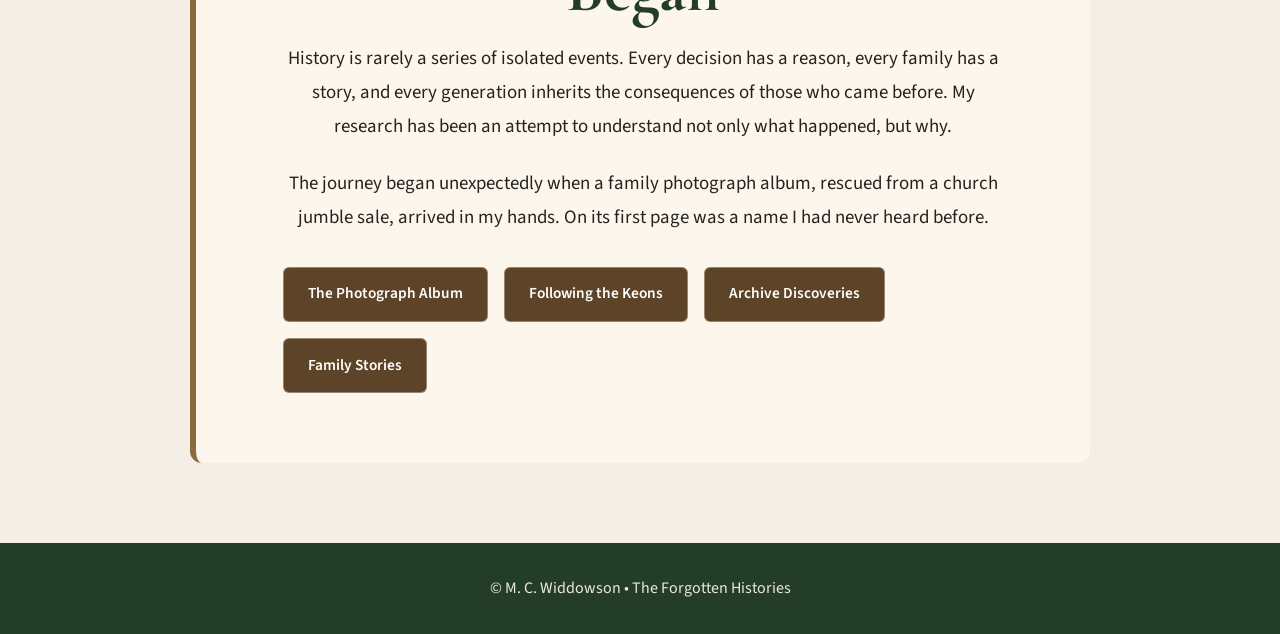
==== commit 760bfd51: "Remove obsolete Field Notes section" ====
--- a/The-Forgotten-Histories-main/index.html
+++ b/The-Forgotten-Histories-main/index.html
@@ -106,11 +106,6 @@
     </div>
   </section>
 
-      <section id="notes" class="teaser alternate">
-    <p class="eyebrow">From the archive and the road</p>
-    <h2>Field Notes</h2>
-    <p>Stories of ruined houses, old photographs, archive discoveries and the journeys that brought forgotten lives back into view.</p>
-  </section>
   <section id="discovery" class="teaser alternate">
   <p class="eyebrow">The Discovery Trail</p>
 
